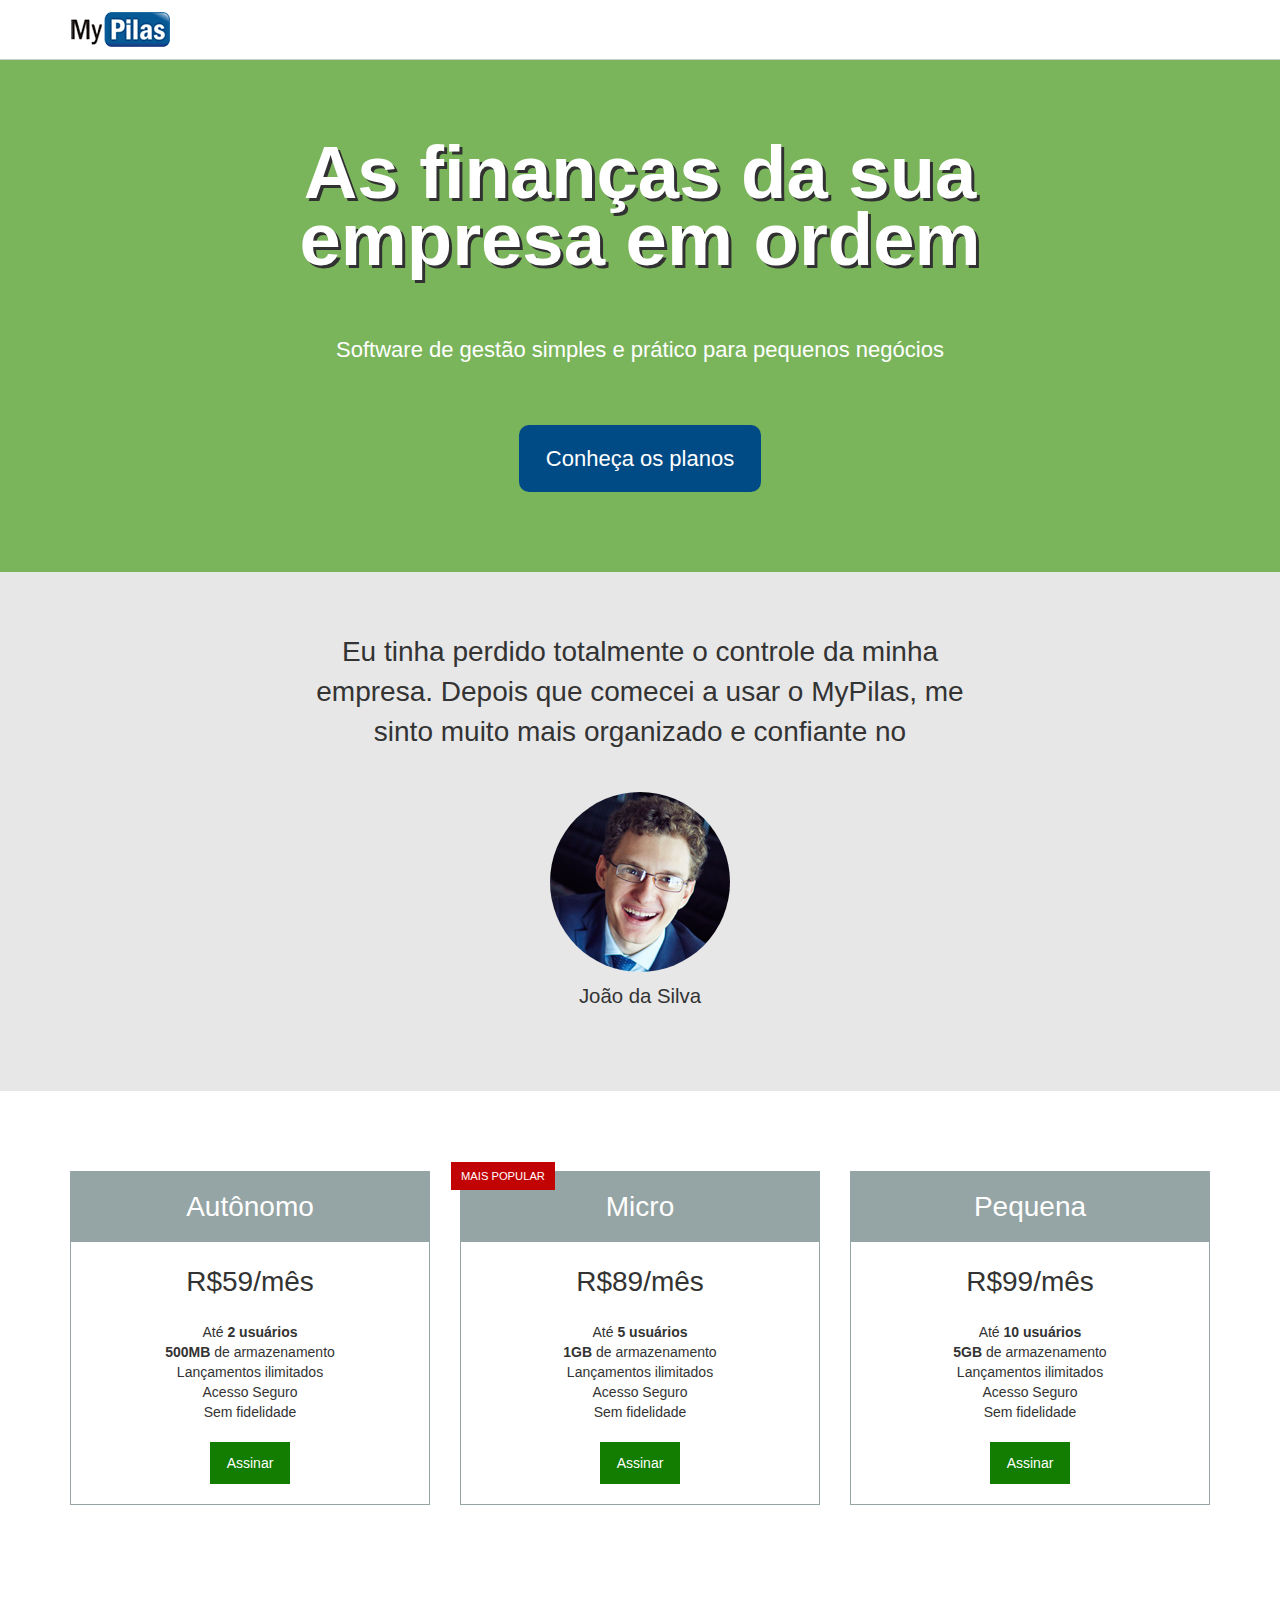
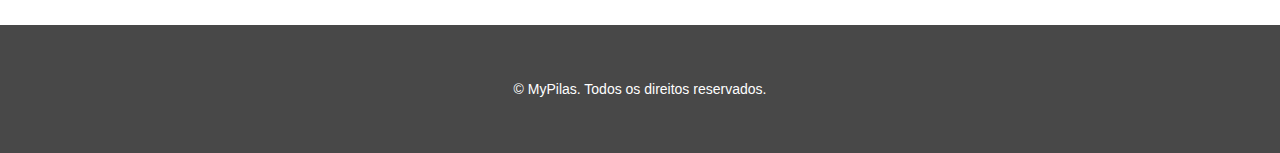
==== index.html @ 2230332c "Adicionando o rótulo no plano." ====
<!DOCTYPE html>
<html lang="pt-BR">
  <head>
    <meta charset="UTF-8" />
    <meta name="viewport" content="width=device-width, initial-scale=1.0" />
    <!-- <link rel="stylesheet" href="css/normalize.css" /> -->
    <!-- No Bootstrap já tem o normalize -->
    <link rel="stylesheet" href="css/bootstrap-grid.min.css" />
    <link rel="stylesheet" href="css/base.css" />
    <link rel="stylesheet" href="css/layout.css" />
    <link rel="stylesheet" href="css/componentes.css" />
    <title>MyPilas</title>
  </head>

  <body>
    <header class="layout-cabecalho layout-cabecalho--home">
      <div class="container">
        <img src="imagens/logo.png" width="100" height="35" alt="MyPilas" />
      </div>
    </header>

    <section class="layout-chamada">
      <div class="container">
        <div class="chamada">
          <h1 class="chamada__titulo">As finanças da sua empresa em ordem</h1>
          <p class="chamada__subtitulo">
            Software de gestão simples e prático para pequenos negócios
          </p>
          <div class="chamada__acao">
            <a href="#planos" class="botao botao--principal">
              Conheça os planos
            </a>
          </div>
        </div>
      </div>
    </section>

    <div class="layout-depoimento">
      <div class="container">
        <div class="depoimento">
          <blockquote>
            Eu tinha perdido totalmente o controle da minha empresa. Depois que
            comecei a usar o MyPilas, me sinto muito mais organizado e confiante
            no
          </blockquote>

          <div class="depoimento__autor">
            <img
              src="imagens/joao-da-silva.jpg"
              width="180"
              height="180"
              alt="João da Silva"
            />
            <p>João da Silva</p>
          </div>
        </div>
      </div>
    </div>

    <div id="planos" class="layout-planos">
      <div class="container">
        <div class="row">
          <div class="col-sm-4">
            <article class="plano">
              <h2 class="plano__cabecalho">Autônomo</h2>
              <div class="plano__preco">R$59/mês</div>
              <ul class="plano__caracteristicas">
                <li>Até <strong>2 usuários</strong></li>
                <li><strong>500MB</strong> de armazenamento</li>
                <li>Lançamentos ilimitados</li>
                <li>Acesso Seguro</li>
                <li>Sem fidelidade</li>
              </ul>
              <footer class="plano__rodape">
                <a class="botao botao--assinar" href="assine.html">Assinar</a>
              </footer>
            </article>
          </div>

          <div class="col-sm-4">
            <article class="plano plano--mais-popular">
              <h2 class="plano__cabecalho">Micro</h2>
              <div class="plano__preco">R$89/mês</div>
              <ul class="plano__caracteristicas">
                <li>Até <strong>5 usuários</strong></li>
                <li><strong>1GB</strong> de armazenamento</li>
                <li>Lançamentos ilimitados</li>
                <li>Acesso Seguro</li>
                <li>Sem fidelidade</li>
              </ul>
              <footer class="plano__rodape">
                <a class="botao botao--assinar" href="assine.html">Assinar</a>
              </footer>
            </article>
          </div>

          <div class="col-sm-4">
            <article style="margin-right: 0" class="plano">
              <h2 class="plano__cabecalho">Pequena</h2>
              <div class="plano__preco">R$99/mês</div>
              <ul class="plano__caracteristicas">
                <li>Até <strong>10 usuários</strong></li>
                <li><strong>5GB</strong> de armazenamento</li>
                <li>Lançamentos ilimitados</li>
                <li>Acesso Seguro</li>
                <li>Sem fidelidade</li>
              </ul>
              <footer class="plano__rodape">
                <a class="botao botao--assinar" href="assine.html">Assinar</a>
              </footer>
            </article>
          </div>
        </div>
      </div>
    </div>

    <footer class="layout-rodape">
      <div id="" class="container">
        <!--HTML Entities-->
        <p>&copy; MyPilas. Todos os direitos reservados.</p>
      </div>
    </footer>
  </body>
</html>
---- css/base.css ----
html {
  font-size: 62.5%;
}

body {
  margin: 0;
  font-family: Arial, Helvetica, sans-serif;
  font-size: 1.4rem;
}
---- css/layout.css ----
.layout-cabecalho {
  border-bottom: 1px solid #ccc;
  height: 60px;
  background-color: white;
}

.layout-cabecalho--home {
  position: fixed;
  top: 0;
  left: 0;
  right: 0;
  z-index: 999;
}

.layout-cabecalho img {
  margin-top: 12px;
}

.layout-planos {
  padding: 80px 0;
}

.layout-chamada {
  padding: 80px 0;
  background-color: #7ab55c;
  margin-top: 60px;
}

.layout-depoimento {
  padding: 80px, 0;
  background-color: #e7e7e7;
}

.layout-rodape {
  padding: 40px 0;

  background-color: #484848;

  color: #fff;
  text-align: center;
}
---- css/componentes.css ----
/*--------------------------*\
    PLANO
\*--------------------------*/
.plano {
  position: relative;
  border: 1px solid #95a4a5;
  margin-bottom: 40px;
  font-size: 1.4rem;
}

.plano--mais-popular::after {
  position: absolute;
  top: -10px;
  left: -10px;
  padding: 0 10px;
  background-color: #c20303;
  color: white;
  font-size: 0.8em;
  line-height: 2.5;
  content: "MAIS POPULAR";
}

.plano__cabecalho {
  background-color: #95a4a5;
  color: white;
  text-align: center;
  line-height: 2.5;
  margin: 0;
  font-weight: normal;
  font-size: 2em;
}

.plano__preco {
  text-align: center;
  font-size: 2em;
  margin: 20px 0;
}

.plano__caracteristicas {
  list-style: none;
  padding: 0;
  margin: 20px 0;
  font-size: 1em;
}

.plano__caracteristicas > li {
  text-align: center;
}

.plano__rodape {
  text-align: center;
  padding-bottom: 20px;
}

/*--------------------------*\
    BOTÃO
\*--------------------------*/

.botao {
  display: inline-block;
  background-color: #bbb;
  color: white;
  padding: 0.8em 1.2em;
  font-size: 1em;
  text-decoration: none;
}

.botao:hover,
.botao:focus {
  background-color: #aaa;
  color: #fff;
  text-decoration: underline;
}

.botao--assinar {
  background-color: #127d00;
}

.botao--assinar:hover,
.botao--assinar:focus {
  background-color: #0e6400;
}

.botao--principal {
  background-color: #004b86;
  border-radius: 10px;
}

.botao--principal:hover,
.botao--principal:focus {
  background-color: #003b6a;
  text-decoration: none;
}

/*--------------------------*\
    CHAMADA
\*--------------------------*/

.chamada {
  font-size: 1.6rem;
  text-align: center;
}

.chamada__titulo {
  margin: 0;

  color: #fff;

  font-size: 3.375em;
  line-height: 0.9;
  text-shadow: 3px 3px #313131;
}

.chamada__subtitulo {
  margin: 60px 0;

  color: #fff;

  font-size: 1em;
}

.chamada__acao {
  font-size: 1em;
}

@media (min-width: 992px) {
  .chamada {
    padding-left: 10%;
    padding-right: 10%;

    font-size: 2.2rem;
  }
}

/*--------------------------*\
    DEPOIMENTO
\*--------------------------*/

.depoimento {
  font-size: 2.2rem;
  padding: 60px 0;
}

.depoimento > blockquote {
  margin: 0;
  padding: 0 60px;
  text-align: center;
  font-size: 1em;
}

.depoimento__autor {
  margin-top: 40px;

  text-align: center;
  font-size: 0.7272em;
}

.depoimento__autor > img {
  border-radius: 50%;
}

.depoimento__autor > p {
  margin-top: 10px;
}

@media (min-width: 992px) {
  .depoimento {
    padding-left: 15%;
    padding-right: 15%;

    font-size: 2.8rem;
  }
}
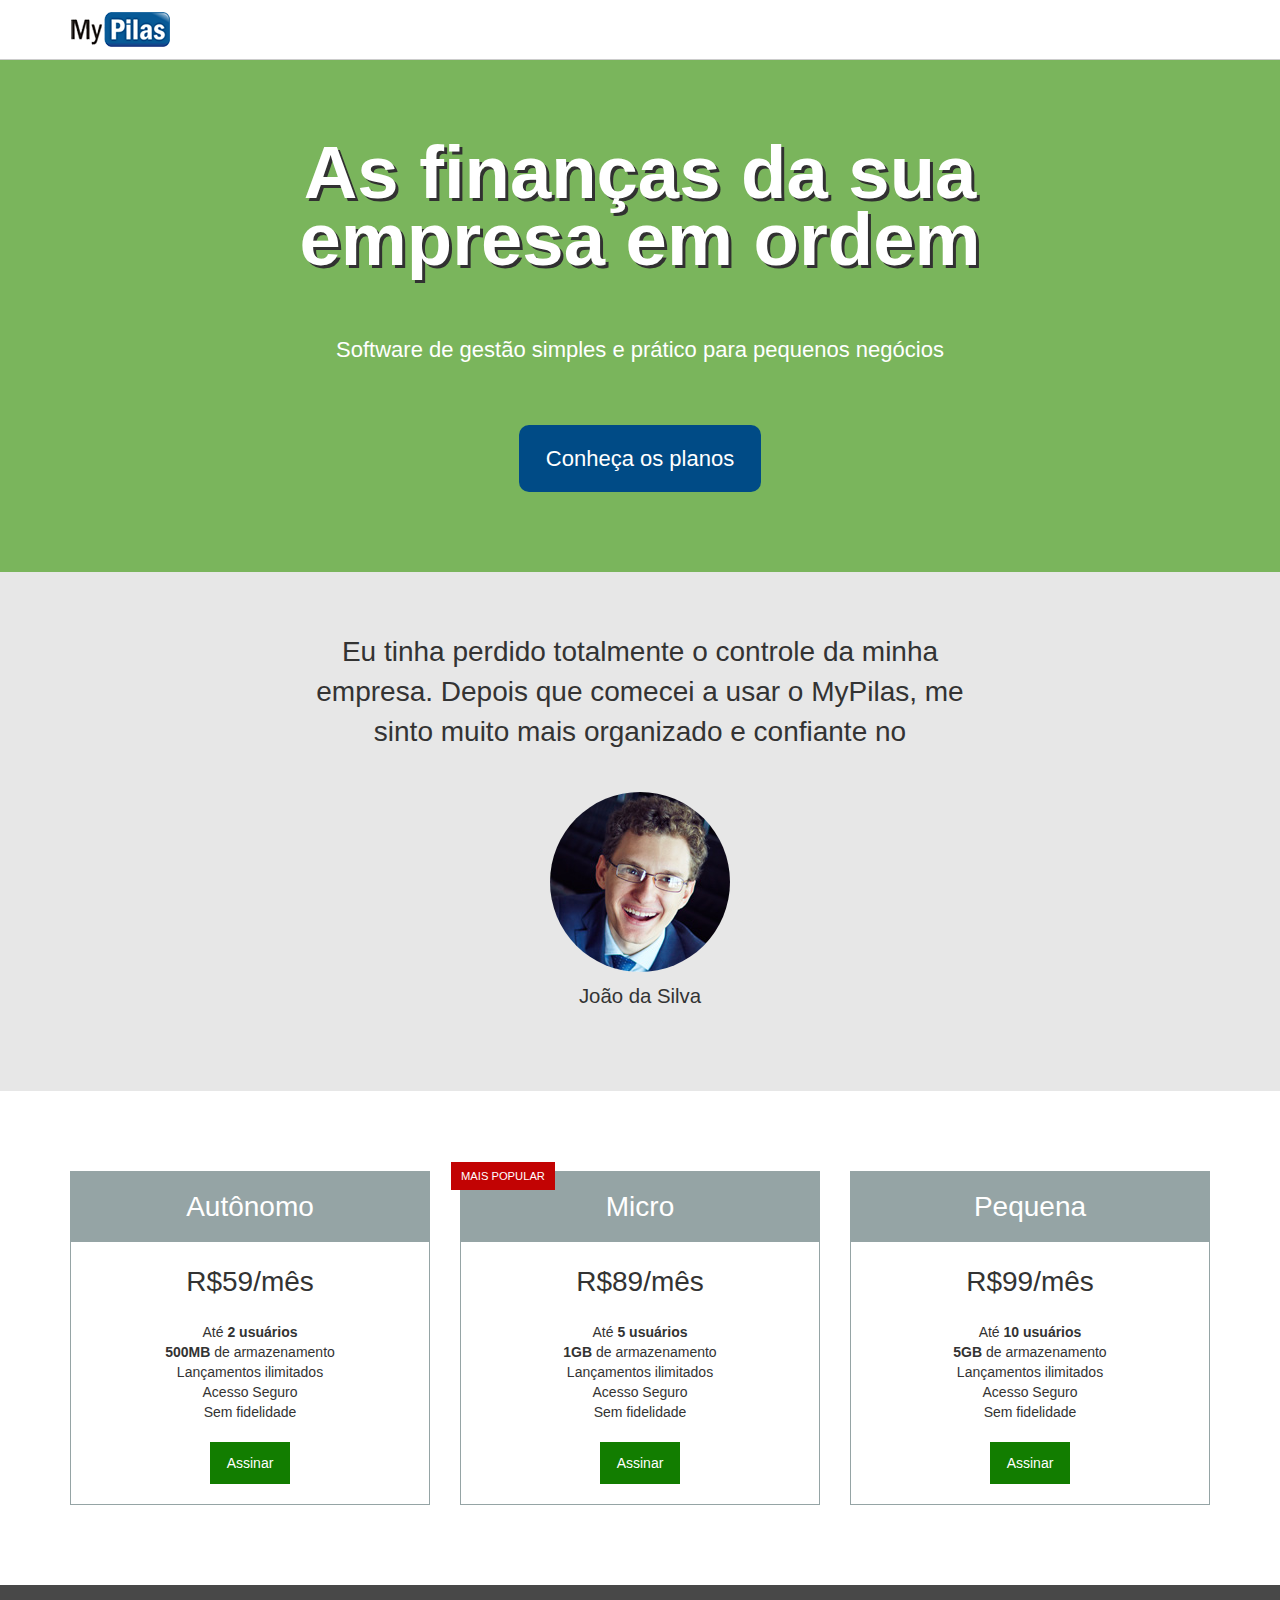
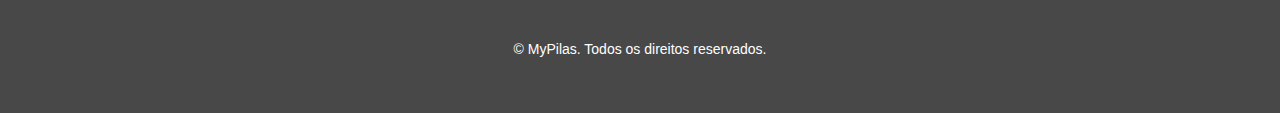
==== commit 945ea727: "Ajustando a margin do plano." ====
--- a/index.html
+++ b/index.html
@@ -95,7 +95,7 @@
           </div>
 
           <div class="col-sm-4">
-            <article style="margin-right: 0" class="plano">
+            <article style="margin-right: 0" class="plano ultimo-plano">
               <h2 class="plano__cabecalho">Pequena</h2>
               <div class="plano__preco">R$99/mês</div>
               <ul class="plano__caracteristicas">
--- a/css/componentes.css
+++ b/css/componentes.css
@@ -4,7 +4,6 @@
 .plano {
   position: relative;
   border: 1px solid #95a4a5;
-  margin-bottom: 40px;
   font-size: 1.4rem;
 }
 
@@ -50,6 +49,12 @@
 .plano__rodape {
   text-align: center;
   padding-bottom: 20px;
+}
+
+@media (max-width: 749px) {
+  .plano:not(.ultimo-plano) {
+    margin-bottom: 40px;
+  }
 }
 
 /*--------------------------*\
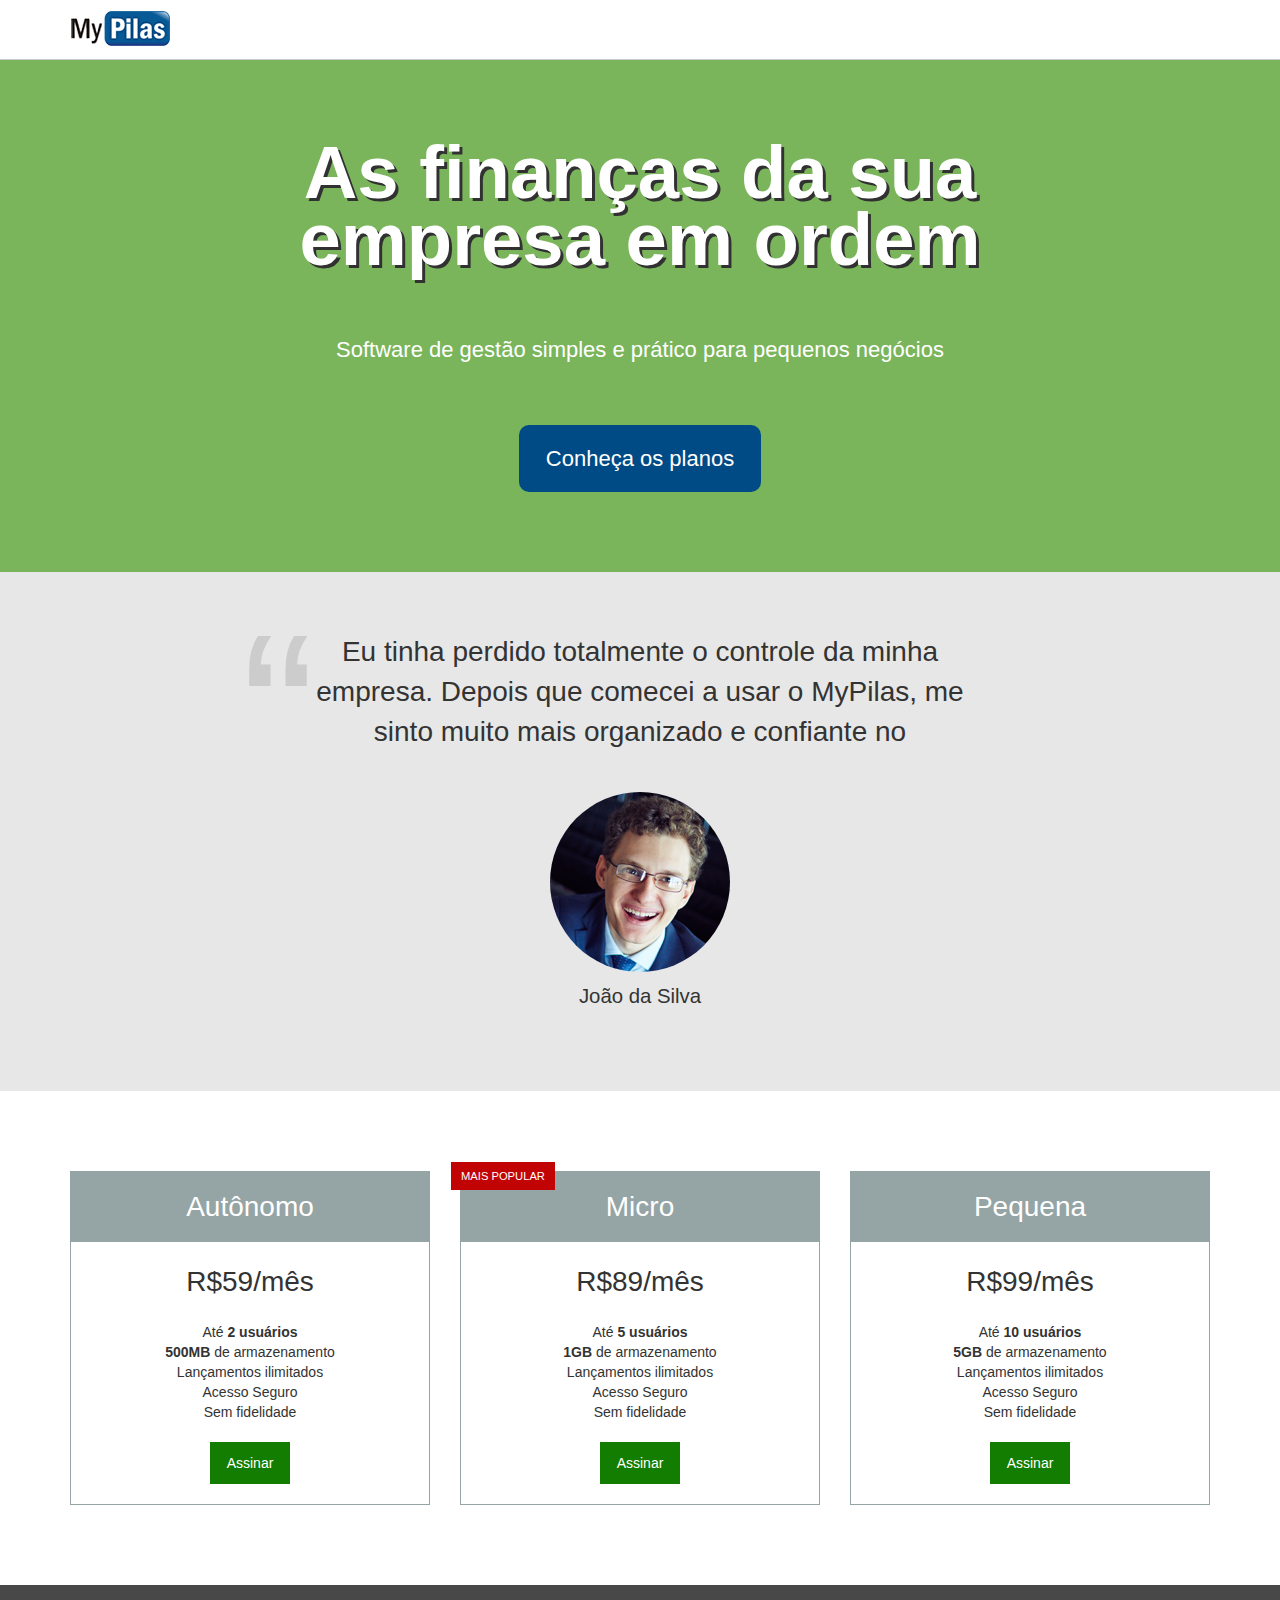
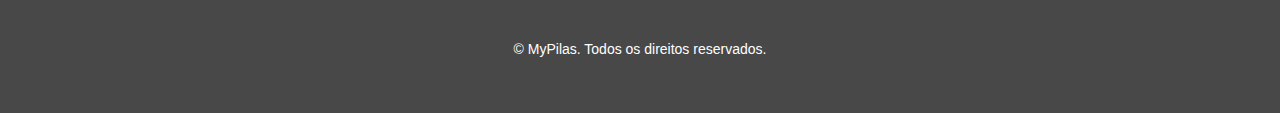
==== commit d3e166d4: "Adicionando o bloco de navegação" ====
--- a/index.html
+++ b/index.html
@@ -15,7 +15,13 @@
   <body>
     <header class="layout-cabecalho layout-cabecalho--home">
       <div class="container">
-        <img src="imagens/logo.png" width="100" height="35" alt="MyPilas" />
+        <nav class="navegacao">
+          <img src="imagens/logo.png" width="100" height="35" alt="MyPilas" />
+
+          <div class="navegacao__menu">
+            <button class="botao-chaveador"></button>
+          </div>
+        </nav>
       </div>
     </header>
 
--- a/css/layout.css
+++ b/css/layout.css
@@ -1,6 +1,7 @@
 .layout-cabecalho {
   border-bottom: 1px solid #ccc;
   height: 60px;
+  line-height: 55px;
   background-color: white;
 }
 
@@ -12,9 +13,9 @@
   z-index: 999;
 }
 
-.layout-cabecalho img {
+/* .layout-cabecalho img {
   margin-top: 12px;
-}
+} */
 
 .layout-planos {
   padding: 80px 0;
--- a/css/componentes.css
+++ b/css/componentes.css
@@ -142,15 +142,26 @@
 \*--------------------------*/
 
 .depoimento {
+  position: relative;
   font-size: 2.2rem;
   padding: 60px 0;
 }
 
 .depoimento > blockquote {
+  position: relative;
   margin: 0;
   padding: 0 60px;
   text-align: center;
   font-size: 1em;
+}
+
+.depoimento > blockquote::before {
+  position: absolute;
+  left: 0;
+  top: -0.35em;
+  color: #ccc;
+  font-size: 8em;
+  content: "\201C";
 }
 
 .depoimento__autor {
@@ -176,3 +187,35 @@
     font-size: 2.8rem;
   }
 }
+
+/*--------------------------*\
+    NAVEGAÇÃO
+\*--------------------------*/
+
+.navegacao {
+}
+
+.navegacao__menu {
+  float: right;
+}
+
+/*--------------------------*\
+    BOTAO-CHAVEADOR
+\*--------------------------*/
+
+.botao-chaveador {
+  width: 24px;
+  height: 24px;
+  border: 0;
+  margin-top: 16px;
+  margin-right: 10px;
+  background: none;
+  background-image: url("../imagens/bars.png");
+  outline: none;
+}
+
+@media (min-width: 992px) {
+  .botao-chaveador {
+    display: none;
+  }
+}
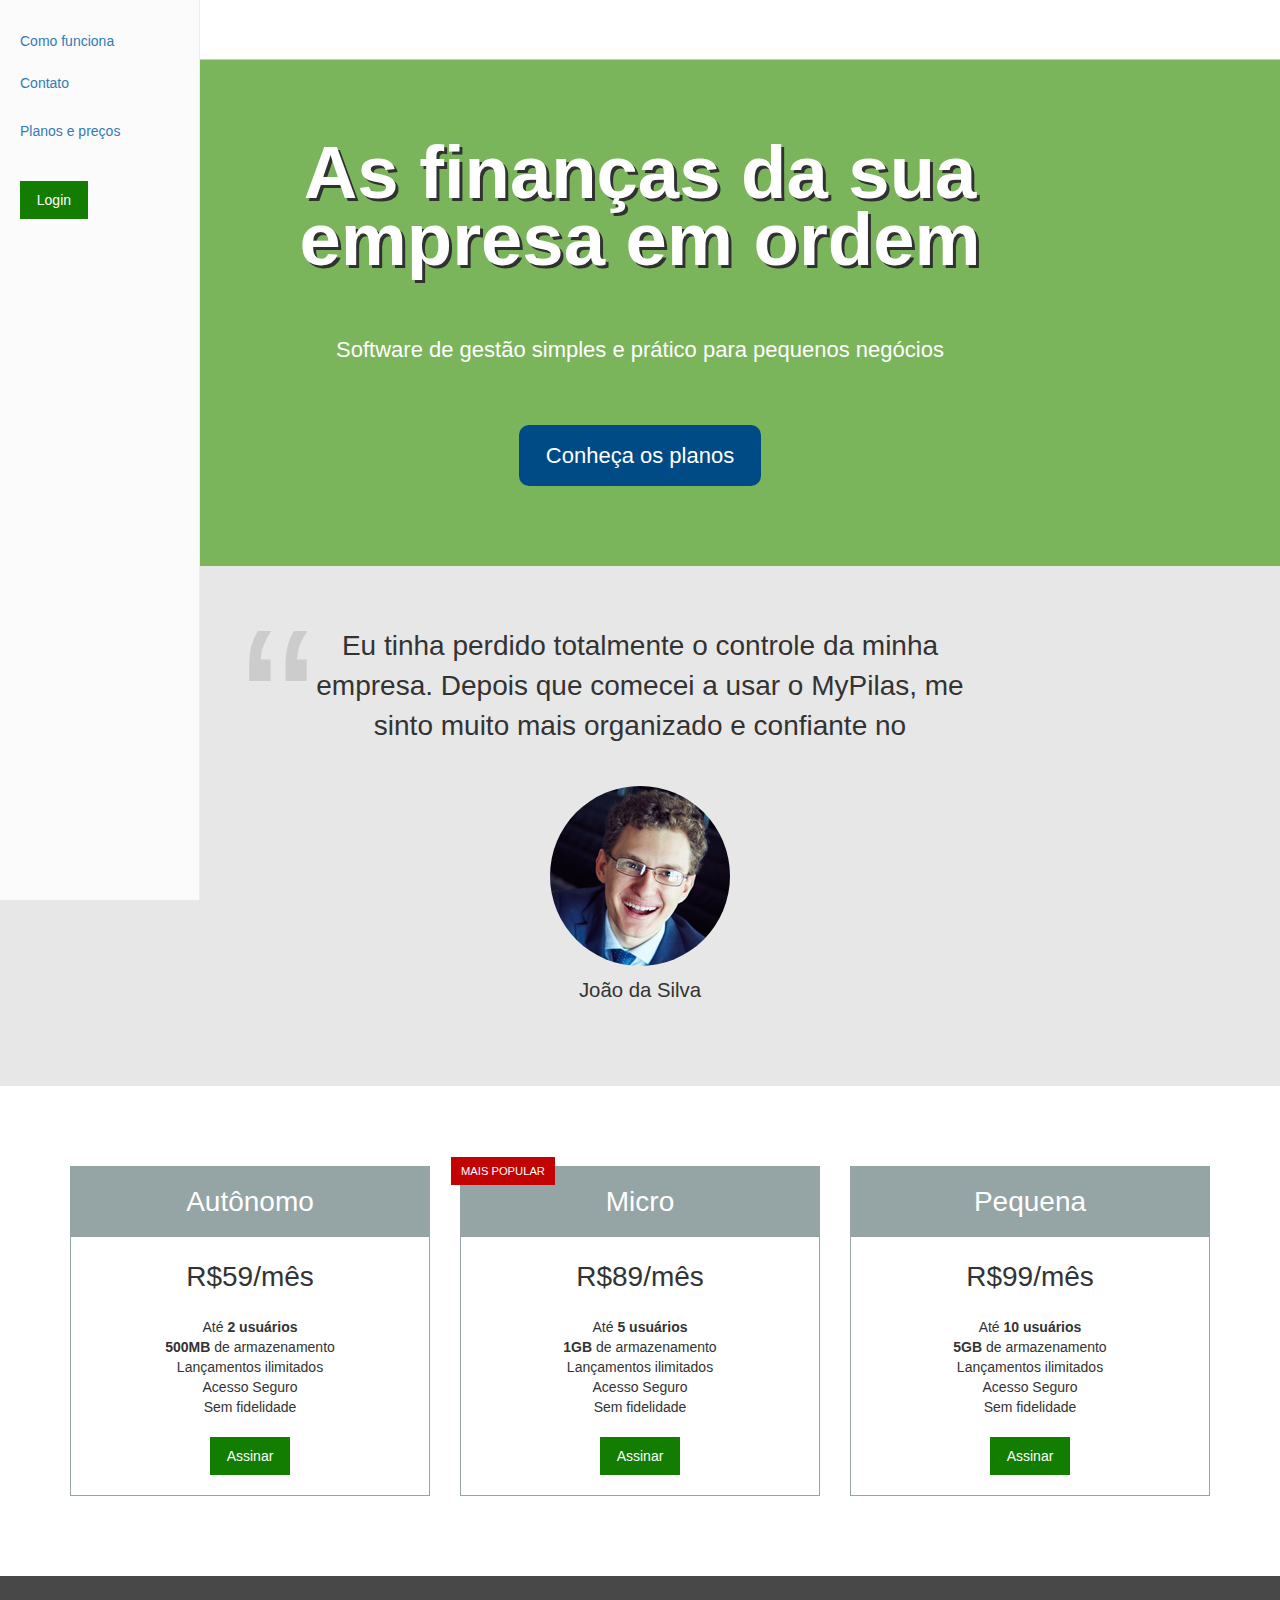
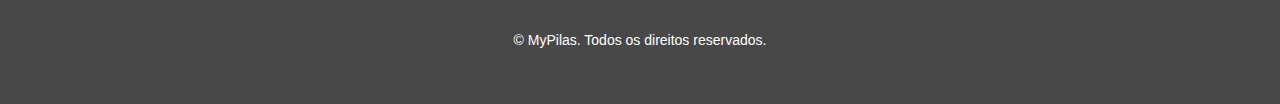
==== commit 8ed69555: "Adicionando o menu para telas pequenas." ====
--- a/index.html
+++ b/index.html
@@ -20,6 +20,20 @@
 
           <div class="navegacao__menu">
             <button class="botao-chaveador"></button>
+            <ul class="menu">
+              <li class="menu__item">
+                <a href="#">Como funciona</a>
+              </li>
+              <li class="menu__item">
+                <a href="#">Contato</a>
+              </li class="menu__item">
+              <li>
+                <a href="#planos">Planos e preços</a>
+              </li class="menu__item">
+              <li class="menu__item menu__item--botao">
+                <a href="#" class="botao botao--login">Login</a>
+              </li>
+            </ul>
           </div>
         </nav>
       </div>
--- a/css/componentes.css
+++ b/css/componentes.css
@@ -66,6 +66,7 @@
   background-color: #bbb;
   color: white;
   padding: 0.8em 1.2em;
+  line-height: normal;
   font-size: 1em;
   text-decoration: none;
 }
@@ -77,12 +78,15 @@
   text-decoration: underline;
 }
 
-.botao--assinar {
+.botao--assinar,
+.botao--login {
   background-color: #127d00;
 }
 
 .botao--assinar:hover,
-.botao--assinar:focus {
+.botao--assinar:focus,
+.botao--login:hover,
+.botao--login:focus {
   background-color: #0e6400;
 }
 
@@ -191,9 +195,6 @@
 /*--------------------------*\
     NAVEGAÇÃO
 \*--------------------------*/
-
-.navegacao {
-}
 
 .navegacao__menu {
   float: right;
@@ -219,3 +220,30 @@
     display: none;
   }
 }
+
+/*--------------------------*\
+    MENU
+\*--------------------------*/
+.menu {
+  position: fixed;
+  top: 0;
+  left: 0;
+  bottom: 0;
+
+  width: 200px;
+  margin: 0;
+  padding: 20px;
+  font-size: 1.4rem;
+  list-style: none;
+  border-right: 1px solid #eee;
+  background-color: #fbfbfb;
+}
+
+.menu__item {
+  display: block;
+  line-height: 3;
+}
+
+.menu__item--botao {
+  margin-top: 20px;
+}
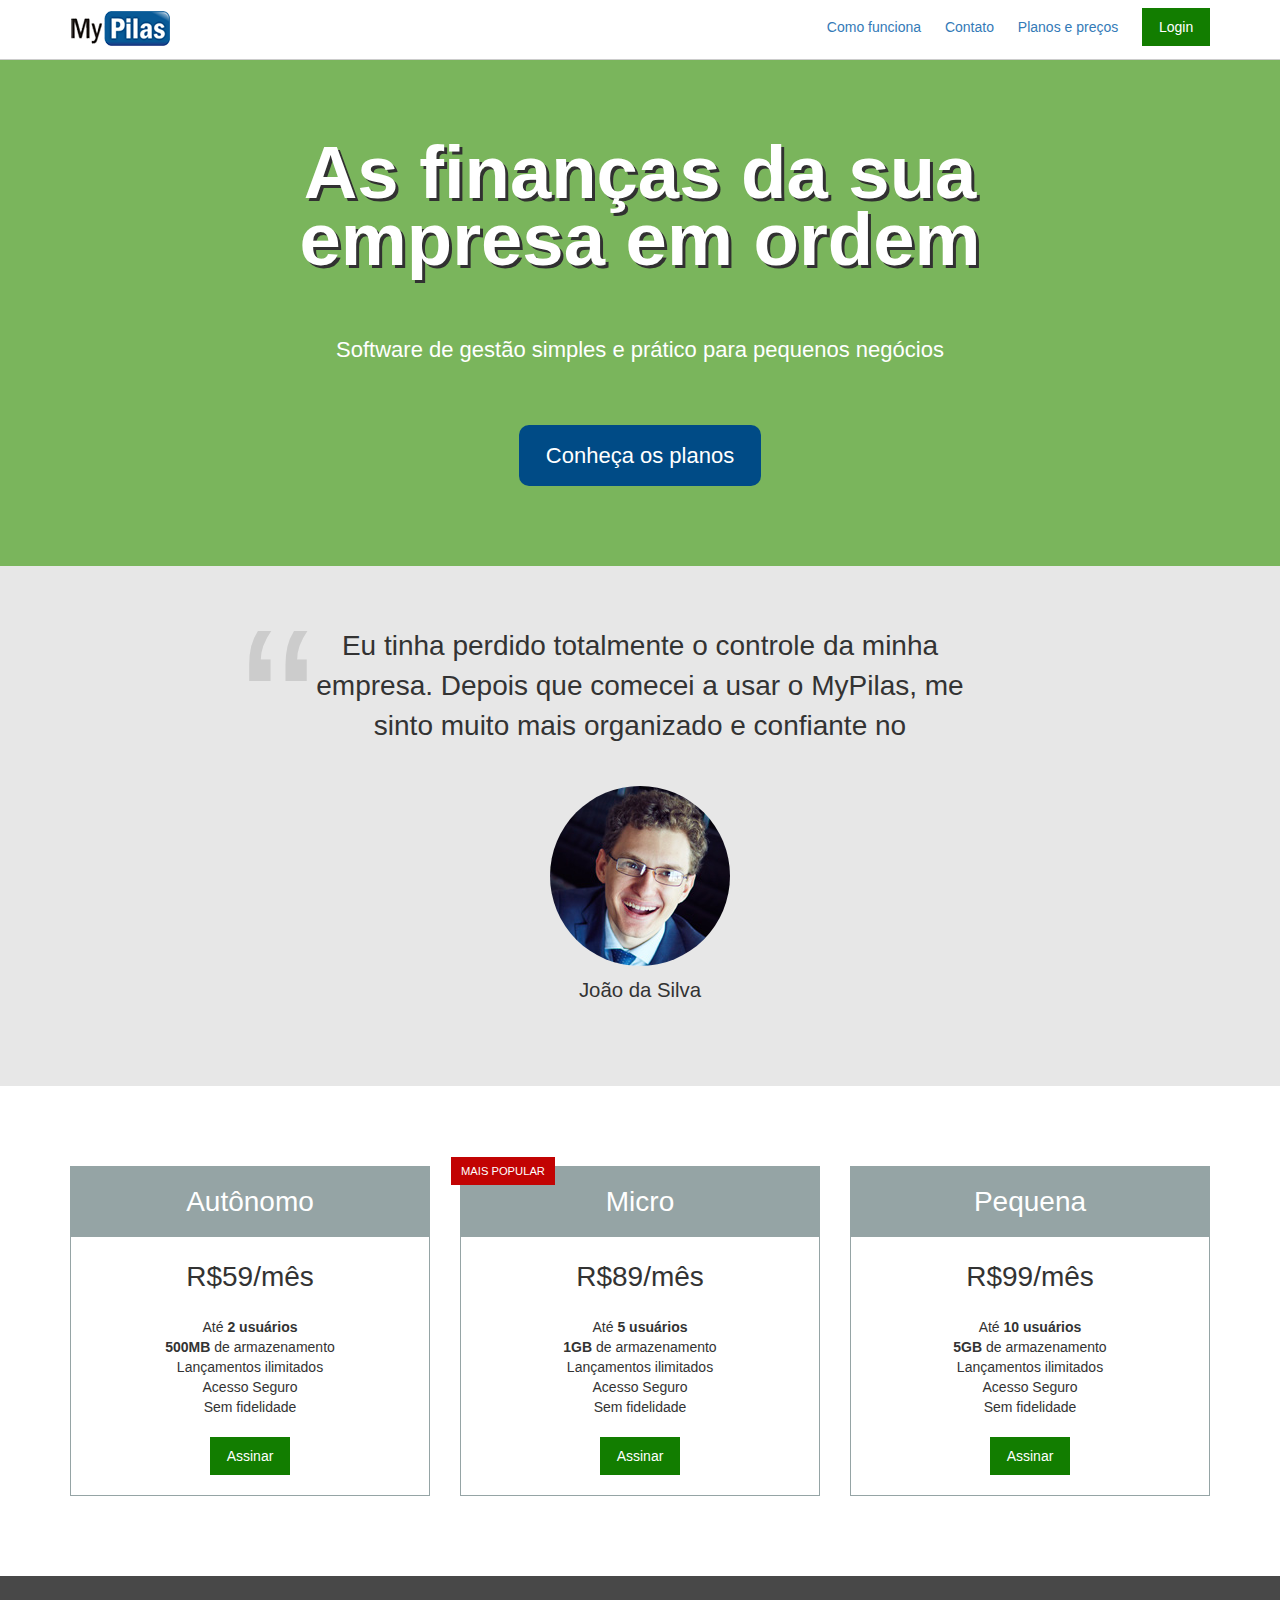
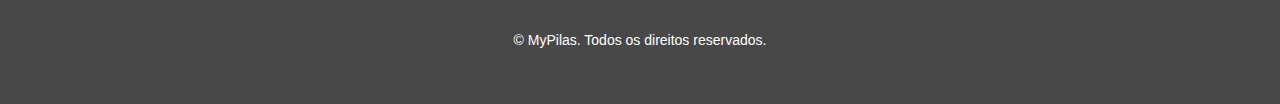
==== commit a84536f5: "Ajustando o menu para telas médias e grandes." ====
--- a/index.html
+++ b/index.html
@@ -20,14 +20,15 @@
 
           <div class="navegacao__menu">
             <button class="botao-chaveador"></button>
+            
             <ul class="menu">
               <li class="menu__item">
                 <a href="#">Como funciona</a>
               </li>
               <li class="menu__item">
                 <a href="#">Contato</a>
-              </li class="menu__item">
-              <li>
+              </li>
+              <li class="menu__item">
                 <a href="#planos">Planos e preços</a>
               </li class="menu__item">
               <li class="menu__item menu__item--botao">
--- a/css/componentes.css
+++ b/css/componentes.css
@@ -225,25 +225,41 @@
     MENU
 \*--------------------------*/
 .menu {
-  position: fixed;
-  top: 0;
-  left: 0;
-  bottom: 0;
-
-  width: 200px;
-  margin: 0;
-  padding: 20px;
+  margin: 0;
   font-size: 1.4rem;
   list-style: none;
-  border-right: 1px solid #eee;
-  background-color: #fbfbfb;
-}
-
-.menu__item {
-  display: block;
-  line-height: 3;
-}
-
-.menu__item--botao {
-  margin-top: 20px;
-}
+}
+
+@media (max-width: 991px) {
+  .menu {
+    position: fixed;
+    top: 0;
+    left: 0;
+    bottom: 0;
+
+    width: 200px;
+    padding: 20px;
+    border-right: 1px solid #eee;
+    background-color: #fbfbfb;
+  }
+
+  .menu__item {
+    display: block;
+    line-height: 3;
+  }
+
+  .menu__item--botao {
+    margin-top: 20px;
+  }
+}
+
+@media (min-width: 992px) {
+  .menu__item {
+    display: inline-block;
+    padding-right: 20px;
+  }
+
+  .menu__item:last-of-type {
+    padding-right: 0px;
+  }
+}
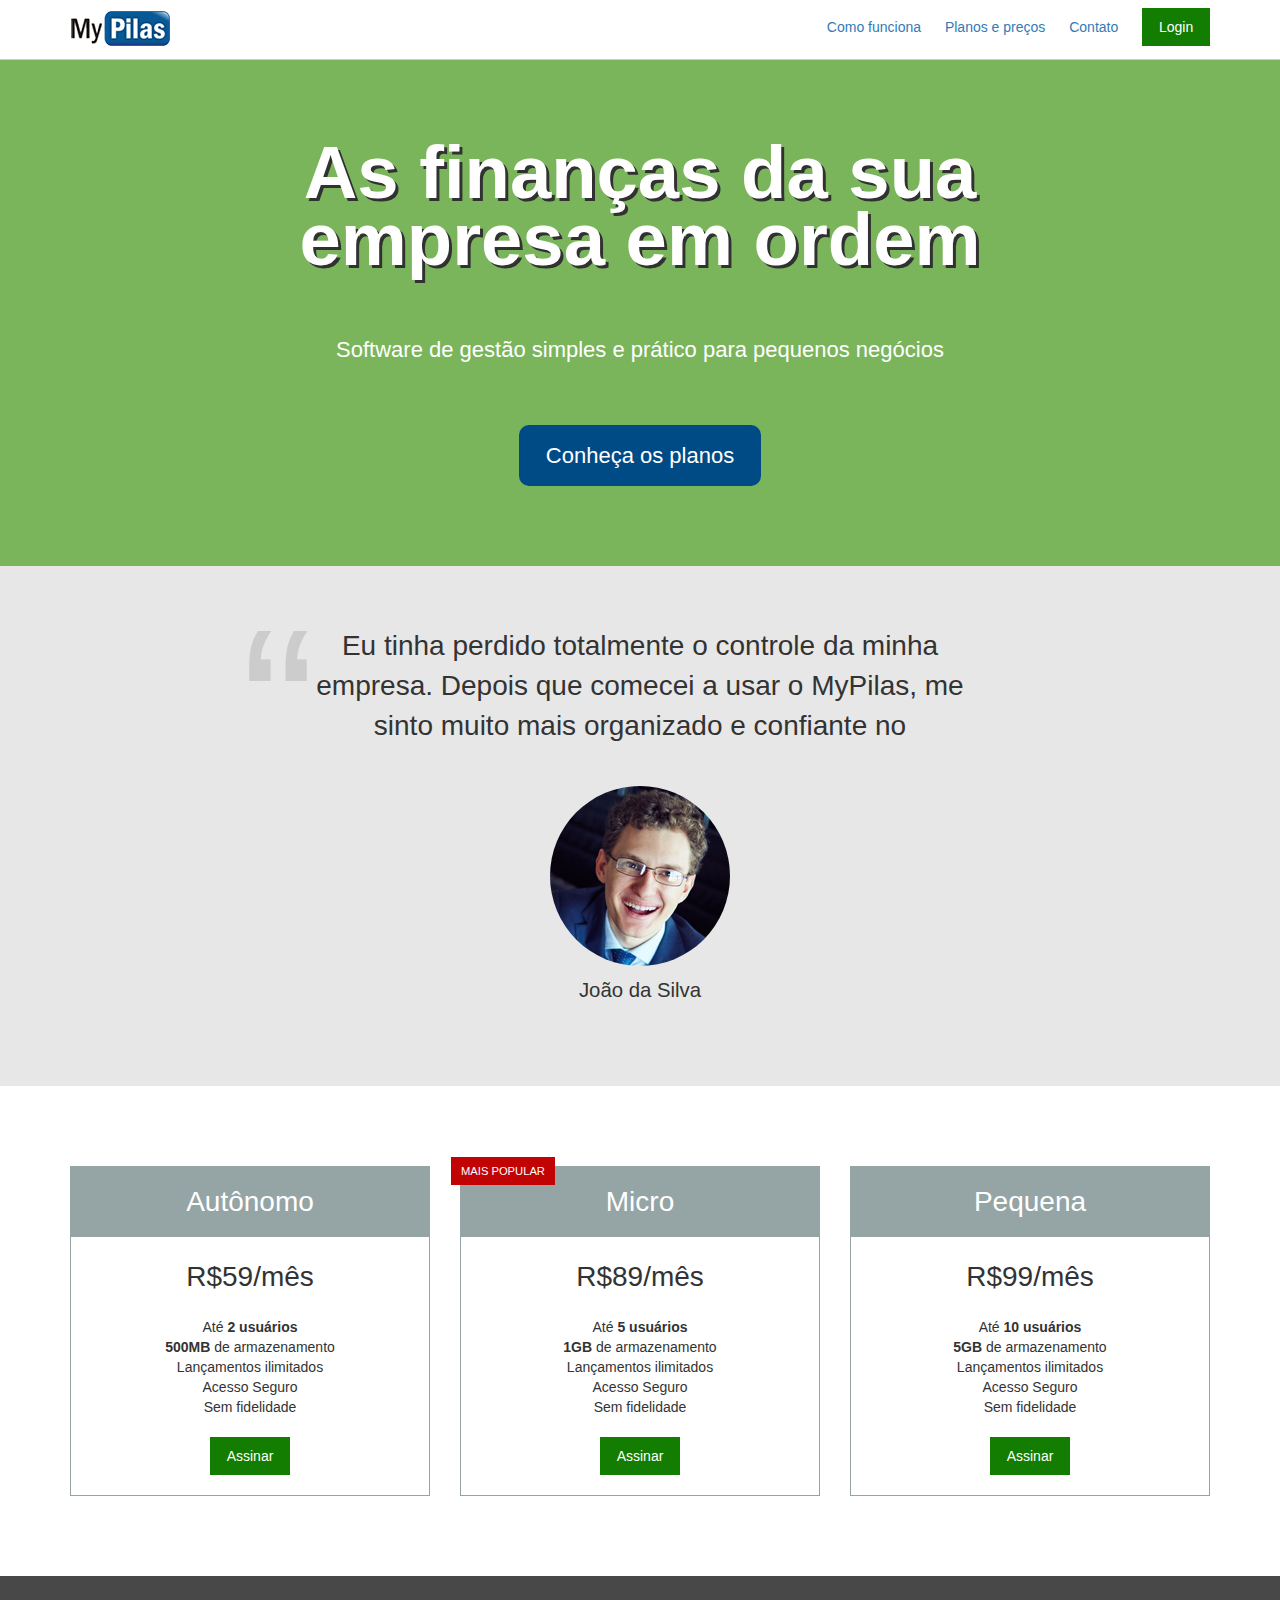
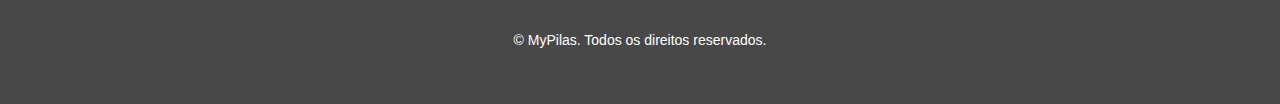
==== commit 5e251fdc: "Implementação de Scroll Suave para Link Interno." ====
--- a/index.html
+++ b/index.html
@@ -19,20 +19,20 @@
           <img src="imagens/logo.png" width="100" height="35" alt="MyPilas" />
 
           <div class="navegacao__menu">
-            <button class="botao-chaveador"></button>
-            
-            <ul class="menu">
+            <button id="botao-chaveador" class="botao-chaveador"></button>
+
+            <ul id="menu" class="menu">
               <li class="menu__item">
-                <a href="#">Como funciona</a>
-              </li>
-              <li class="menu__item">
-                <a href="#">Contato</a>
+                <a href="#depoimento">Como funciona</a>
               </li>
               <li class="menu__item">
                 <a href="#planos">Planos e preços</a>
-              </li class="menu__item">
+              </li>
+              <li class="menu__item">
+                <a href="#chamada">Contato</a>
+              </li>
               <li class="menu__item menu__item--botao">
-                <a href="#" class="botao botao--login">Login</a>
+                <a href="index.html" class="botao botao--login">Login</a>
               </li>
             </ul>
           </div>
@@ -40,7 +40,7 @@
       </div>
     </header>
 
-    <section class="layout-chamada">
+    <section id="chamada" class="layout-chamada">
       <div class="container">
         <div class="chamada">
           <h1 class="chamada__titulo">As finanças da sua empresa em ordem</h1>
@@ -56,7 +56,7 @@
       </div>
     </section>
 
-    <div class="layout-depoimento">
+    <div id="depoimento" class="layout-depoimento">
       <div class="container">
         <div class="depoimento">
           <blockquote>
@@ -141,5 +141,7 @@
         <p>&copy; MyPilas. Todos os direitos reservados.</p>
       </div>
     </footer>
+
+    <script src="js/app.js"></script>
   </body>
 </html>
--- a/css/layout.css
+++ b/css/layout.css
@@ -12,10 +12,6 @@
   right: 0;
   z-index: 999;
 }
-
-/* .layout-cabecalho img {
-  margin-top: 12px;
-} */
 
 .layout-planos {
   padding: 80px 0;
@@ -40,3 +36,12 @@
   color: #fff;
   text-align: center;
 }
+
+.layout-assinatura {
+  padding: 40px 0;
+}
+
+.layout-botao-assine {
+  text-align: center;
+  margin-top: 40px;
+}
--- a/css/componentes.css
+++ b/css/componentes.css
@@ -65,6 +65,7 @@
   display: inline-block;
   background-color: #bbb;
   color: white;
+  border: none;
   padding: 0.8em 1.2em;
   line-height: normal;
   font-size: 1em;
@@ -234,13 +235,20 @@
   .menu {
     position: fixed;
     top: 0;
-    left: 0;
+    left: -250px;
     bottom: 0;
 
     width: 200px;
     padding: 20px;
     border-right: 1px solid #eee;
     background-color: #fbfbfb;
+
+    overflow-y: auto;
+    transition: all 0.2s ease-out;
+  }
+
+  .menu--exibindo {
+    left: 0px;
   }
 
   .menu__item {
@@ -263,3 +271,47 @@
     padding-right: 0px;
   }
 }
+
+/*--------------------*\
+  TITULO-FORMULARIO
+\*--------------------*/
+.titulo-formulario {
+  margin: 0;
+  margin-bottom: 40px;
+
+  border-bottom: 1px solid #ccc;
+
+  font-size: 2.6rem;
+  font-weight: normal;
+  color: #004b86;
+}
+
+/*--------------------*\
+  GRUPO-ENTRADA
+\*--------------------*/
+.grupo-entrada {
+  margin-bottom: 15px;
+}
+
+.grupo-entrada > label {
+  display: block;
+
+  font-weight: bold;
+}
+
+/*--------------------*\
+  CAMPO
+\*--------------------*/
+.campo {
+  display: block;
+  width: 100%;
+  height: 2.8em;
+  padding: 5px;
+  border: 1px solid #ccc;
+  border-radius: 5px;
+
+  background-color: #fff;
+
+  font-size: 1.4rem;
+  outline: none;
+}
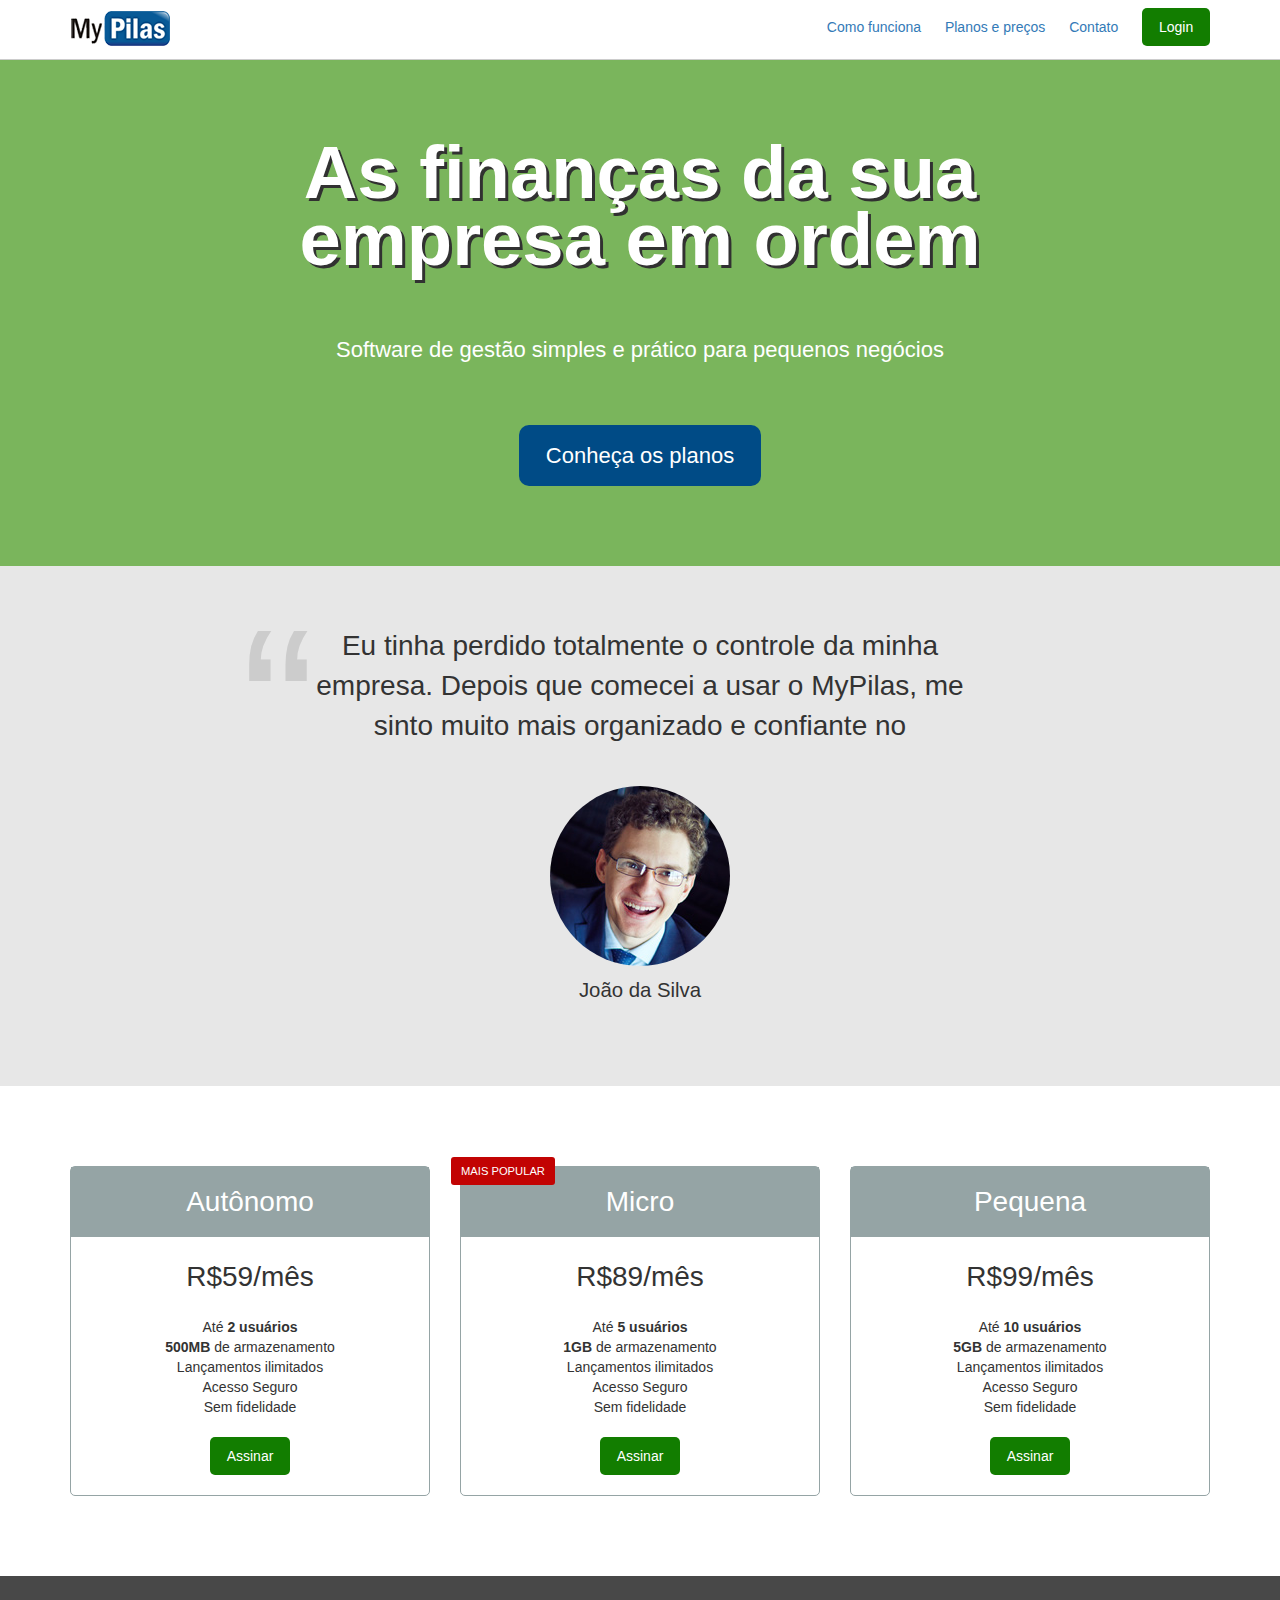
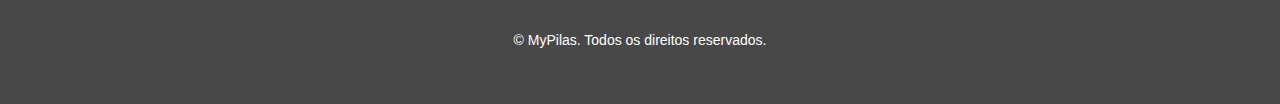
==== commit c7c06da8: "Ajuste para padronizar todo o layout com bordas arredondadas." ====
--- a/index.html
+++ b/index.html
@@ -16,7 +16,16 @@
     <header class="layout-cabecalho layout-cabecalho--home">
       <div class="container">
         <nav class="navegacao">
-          <img src="imagens/logo.png" width="100" height="35" alt="MyPilas" />
+          <a href="#chamada">
+            <img
+              src="imagens/logo.png"
+              id="logo"
+              width="100"
+              height="35"
+              title="MyPilas"
+              alt="MyPilas"
+            />
+          </a>
 
           <div class="navegacao__menu">
             <button id="botao-chaveador" class="botao-chaveador"></button>
--- a/css/componentes.css
+++ b/css/componentes.css
@@ -5,6 +5,7 @@
   position: relative;
   border: 1px solid #95a4a5;
   font-size: 1.4rem;
+  border-radius: 5px;
 }
 
 .plano--mais-popular::after {
@@ -13,6 +14,7 @@
   left: -10px;
   padding: 0 10px;
   background-color: #c20303;
+  border-radius: 3px;
   color: white;
   font-size: 0.8em;
   line-height: 2.5;
@@ -76,12 +78,13 @@
 .botao:focus {
   background-color: #aaa;
   color: #fff;
-  text-decoration: underline;
+  text-decoration: none;
 }
 
 .botao--assinar,
 .botao--login {
   background-color: #127d00;
+  border-radius: 5px;
 }
 
 .botao--assinar:hover,
@@ -99,7 +102,6 @@
 .botao--principal:hover,
 .botao--principal:focus {
   background-color: #003b6a;
-  text-decoration: none;
 }
 
 /*--------------------------*\
